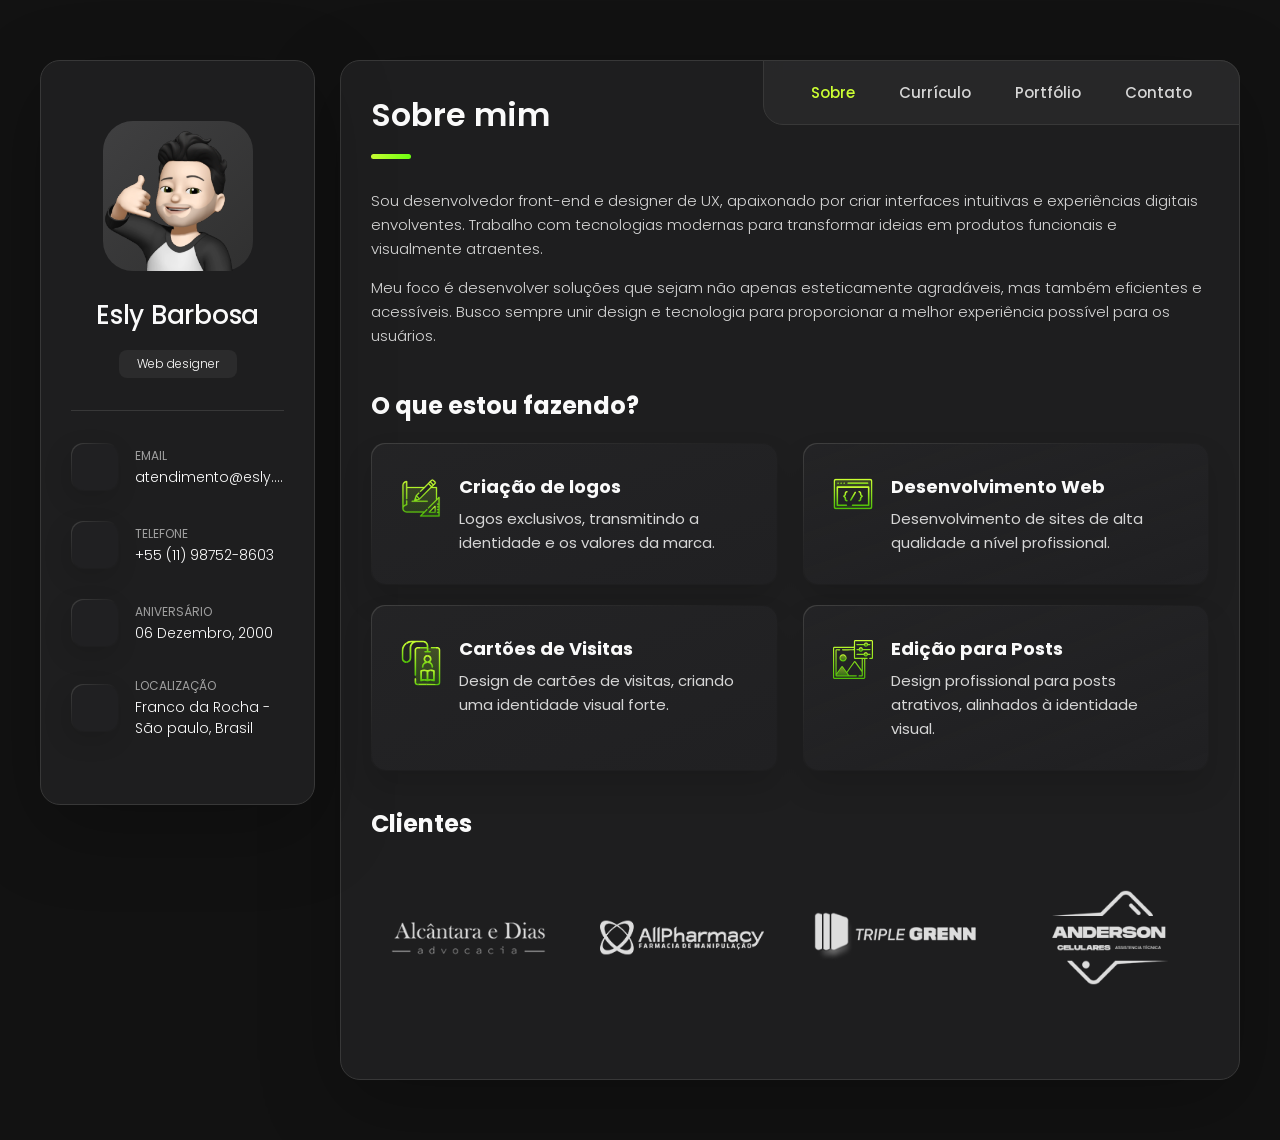
==== index.html @ 8cc3215d "Add files via upload" ====
<!DOCTYPE html>
<html lang="pt-br">

<head>
  <meta charset="UTF-8">
  <meta http-equiv="X-UA-Compatible" content="IE=edge">
  <meta name="viewport" content="width=device-width, initial-scale=1.0">
  <title>Portfolio | Esly</title>

  <!--
    - favicon
  -->
  <link rel="shortcut icon" href="./assets/images/elements-layout/logo.webp" type="image/x-icon">

  <!--
    - custom css link
  -->
  <link rel="stylesheet" href="./assets/css/style.css">

  <!--
    - google font link
  -->
  <link rel="preconnect" href="https://fonts.googleapis.com">
  <link rel="preconnect" href="https://fonts.gstatic.com" crossorigin>
  <link href="https://fonts.googleapis.com/css2?family=Poppins:wght@300;400;500;600&display=swap" rel="stylesheet">
</head>

<body>

  <!--
    - #MAIN
  -->

  <main>

    <!--
      - #SIDEBAR
    -->

    <aside class="sidebar" data-sidebar>

      <div class="sidebar-info">

        <figure class="avatar-box">
          <img src="./assets/images/elements-layout/my-avatar.webp" alt="Esly Barbosa" width="80">
        </figure>

        <div class="info-content">
          <h1 class="name" title="Esly Barbosa">Esly Barbosa</h1>

          <p class="title">Web designer</p>
        </div>

        <button class="info_more-btn" data-sidebar-btn>
          <span>Ver contato</span>

          <ion-icon name="chevron-down"></ion-icon>
        </button>

      </div>

      <div class="sidebar-info_more">

        <div class="separator"></div>

        <ul class="contacts-list">

          <li class="contact-item">

            <div class="icon-box">
              <ion-icon name="mail-outline"></ion-icon>
            </div>

            <div class="contact-info">
              <p class="contact-title">Email</p>

              <a href="mailto:atendimento@esly.com.br" class="contact-link">atendimento@esly.com.br</a>
            </div>

          </li>

          <li class="contact-item">

            <div class="icon-box">
              <ion-icon name="phone-portrait-outline"></ion-icon>
            </div>

            <div class="contact-info">
              <p class="contact-title">Telefone</p>

              <a href="tel:+5511987528603" class="contact-link">+55 (11) 98752-8603</a>
            </div>

          </li>

          <li class="contact-item">

            <div class="icon-box">
              <ion-icon name="calendar-outline"></ion-icon>
            </div>

            <div class="contact-info">
              <p class="contact-title">Aniversário
              </p>

              <time datetime="1982-06-23">06 Dezembro, 2000</time>
            </div>

          </li>

          <li class="contact-item">

            <div class="icon-box">
              <ion-icon name="location-outline"></ion-icon>
            </div>

            <div class="contact-info">
              <p class="contact-title">Localização</p>

              <address>Franco da Rocha - São paulo, Brasil</address>
            </div>

          </li>

        </ul>

        <div class="separator"></div>

        <ul class="social-list">

          <li class="social-item">
            <a target="_blank" href="https://www.linkedin.com/in/eslybarbosa/" class="social-link">
              <ion-icon name="logo-linkedin"></ion-icon>
            </a>
          </li>

          <!-- <li class="social-item">
            <a href="#" class="social-link">
              <ion-icon name="logo-twitter"></ion-icon>
            </a>
          </li> -->

          <!-- <li class="social-item">
            <a href="#" class="social-link">
              <ion-icon name="logo-instagram"></ion-icon>
            </a>
          </li> -->

        </ul>

      </div>

    </aside>





    <!--
      - #main-content
    -->

    <div class="main-content">

      <!--
        - #NAVBAR
      -->

      <nav class="navbar">

        <ul class="navbar-list">

          <li class="navbar-item">
            <button class="navbar-link  active" data-nav-link>Sobre</button>
          </li>

          <li class="navbar-item">
            <button class="navbar-link" data-nav-link>Currículo</button>
          </li>

          <li class="navbar-item">
            <button class="navbar-link" data-nav-link>Portfólio</button>
          </li>

          <!-- <li class="navbar-item">
            <button class="navbar-link" data-nav-link>Blog</button>
          </li> -->

          <li class="navbar-item">
            <button class="navbar-link" data-nav-link>Contato</button>
          </li>

        </ul>

      </nav>





      <!--
        - #ABOUT
      -->

      <article class="sobre  active" data-page="sobre">

        <header>
          <h2 class="h2 article-title">Sobre mim</h2>
        </header>

        <section class="about-text">
          <p>
            Sou desenvolvedor front-end e designer de UX, apaixonado por criar interfaces intuitivas e experiências digitais envolventes.
            Trabalho com tecnologias modernas para transformar ideias em produtos funcionais e visualmente atraentes.
          </p>

          <p>
            Meu foco é desenvolver soluções que sejam não apenas esteticamente agradáveis, mas também eficientes e acessíveis.
            Busco sempre unir design e tecnologia para proporcionar a melhor experiência possível para os usuários.
          </p>

        </section>


        <!--
          - service
        -->

        <section class="service">

          <h3 class="h3 service-title">O que estou fazendo?</h3>

          <ul class="service-list">

            <li class="service-item">

              <div class="service-icon-box">
                <img src="./assets/images/svgs/icon-design.svg
                " alt="design icone" width="40">
              </div>

              <div class="service-content-box">
                <h4 class="h4 service-item-title">Criação de logos</h4>

                <p class="service-item-text">
                  Logos exclusivos, transmitindo a identidade e os valores da marca.
                </p>
              </div>

            </li>

            <li class="service-item">

              <div class="service-icon-box">
                <img src="./assets/images/svgs/icon-dev.svg" alt="icone Desenvolvimento Web" width="40">
              </div>

              <div class="service-content-box">
                <h4 class="h4 service-item-title">Desenvolvimento Web</h4>

                <p class="service-item-text">
                  Desenvolvimento de sites de alta qualidade a nível profissional.
                </p>
              </div>

            </li>

            <li class="service-item">

              <div class="service-icon-box">
                <img src="./assets/images/svgs/icon-card.svg" alt="icon cartão de visitas" width="40">
              </div>

              <div class="service-content-box">
                <h4 class="h4 service-item-title">Cartões de Visitas</h4>

                <p class="service-item-text">
                  Design de cartões de visitas, criando uma identidade visual forte.
                </p>
              </div>

            </li>

            <li class="service-item">

              <div class="service-icon-box">
                <img src="./assets/images/svgs/icon-edit.svg" alt="camera icon" width="40">
              </div>

              <div class="service-content-box">
                <h4 class="h4 service-item-title">Edição para Posts</h4>

                <p class="service-item-text">
                  Design profissional para posts atrativos, alinhados à identidade visual.
                </p>
              </div>

            </li>

          </ul>

        </section>


        <!--
          - testimonials
        -->

        <!-- <section class="testimonials">

          <h3 class="h3 testimonials-title">Testimonials</h3>

          <ul class="testimonials-list has-scrollbar">

            <li class="testimonials-item">
              <div class="content-card" data-testimonials-item>

                <figure class="testimonials-avatar-box">
                  <img src="./assets/images/avatar-1.png" alt="Daniel lewis" width="60" data-testimonials-avatar>
                </figure>

                <h4 class="h4 testimonials-item-title" data-testimonials-title>Daniel lewis</h4>

                <div class="testimonials-text" data-testimonials-text>
                  <p>
                    Richard was hired to create a corporate identity. We were very pleased with the work done. She has a
                    lot of experience
                    and is very concerned about the needs of client. Lorem ipsum dolor sit amet, ullamcous cididt
                    consectetur adipiscing
                    elit, seds do et eiusmod tempor incididunt ut laborels dolore magnarels alia.
                  </p>
                </div>

              </div>
            </li>

            <li class="testimonials-item">
              <div class="content-card" data-testimonials-item>

                <figure class="testimonials-avatar-box">
                  <img src="./assets/images/avatar-2.png" alt="Jessica miller" width="60" data-testimonials-avatar>
                </figure>

                <h4 class="h4 testimonials-item-title" data-testimonials-title>Jessica miller</h4>

                <div class="testimonials-text" data-testimonials-text>
                  <p>
                    Richard was hired to create a corporate identity. We were very pleased with the work done. She has a
                    lot of experience
                    and is very concerned about the needs of client. Lorem ipsum dolor sit amet, ullamcous cididt
                    consectetur adipiscing
                    elit, seds do et eiusmod tempor incididunt ut laborels dolore magnarels alia.
                  </p>
                </div>

              </div>
            </li>

            <li class="testimonials-item">
              <div class="content-card" data-testimonials-item>

                <figure class="testimonials-avatar-box">
                  <img src="./assets/images/avatar-3.png" alt="Emily evans" width="60" data-testimonials-avatar>
                </figure>

                <h4 class="h4 testimonials-item-title" data-testimonials-title>Emily evans</h4>

                <div class="testimonials-text" data-testimonials-text>
                  <p>
                    Richard was hired to create a corporate identity. We were very pleased with the work done. She has a
                    lot of experience
                    and is very concerned about the needs of client. Lorem ipsum dolor sit amet, ullamcous cididt
                    consectetur adipiscing
                    elit, seds do et eiusmod tempor incididunt ut laborels dolore magnarels alia.
                  </p>
                </div>

              </div>
            </li>

            <li class="testimonials-item">
              <div class="content-card" data-testimonials-item>

                <figure class="testimonials-avatar-box">
                  <img src="./assets/images/avatar-4.png" alt="Henry william" width="60" data-testimonials-avatar>
                </figure>

                <h4 class="h4 testimonials-item-title" data-testimonials-title>Henry william</h4>

                <div class="testimonials-text" data-testimonials-text>
                  <p>
                    Richard was hired to create a corporate identity. We were very pleased with the work done. She has a
                    lot of experience
                    and is very concerned about the needs of client. Lorem ipsum dolor sit amet, ullamcous cididt
                    consectetur adipiscing
                    elit, seds do et eiusmod tempor incididunt ut laborels dolore magnarels alia.
                  </p>
                </div>

              </div>
            </li>

          </ul>

        </section> -->


        <!--
          - testimonials modal
        -->

        <div class="modal-container" data-modal-container>

          <div class="overlay" data-overlay></div>

          <section class="testimonials-modal">

            <button class="modal-close-btn" data-modal-close-btn>
              <ion-icon name="close-outline"></ion-icon>
            </button>

            <div class="modal-img-wrapper">
              <figure class="modal-avatar-box">
                <img src="./assets/images/avatar-1.png" alt="Daniel lewis" width="80" data-modal-img>
              </figure>

              <img src="./assets/images/icon-quote.svg" alt="quote icon">
            </div>

            <div class="modal-content">

              <h4 class="h3 modal-title" data-modal-title>Daniel lewis</h4>

              <time datetime="2021-06-14">14 June, 2021</time>

              <div data-modal-text>
                <p>
                  Richard was hired to create a corporate identity. We were very pleased with the work done. She has a
                  lot of experience
                  and is very concerned about the needs of client. Lorem ipsum dolor sit amet, ullamcous cididt
                  consectetur adipiscing
                  elit, seds do et eiusmod tempor incididunt ut laborels dolore magnarels alia.
                </p>
              </div>

            </div>

          </section>

        </div>


        <!--
          - clients
        -->

        <section class="clients">

          <h3 class="h3 clients-title">Clientes</h3>

          <ul class="clients-list has-scrollbar">

            <li class="clients-item">
              <a href="#">
                <img src="./assets/images/elements-layout/logo-1-color.png" alt="client logo">
              </a>
            </li>

            <li class="clients-item">
              <a href="#">
                <img src="./assets/images/elements-layout/logo-2-color.png" alt="client logo">
              </a>
            </li>

            <li class="clients-item">
              <a href="#">
                <img src="./assets/images/elements-layout/logo-3-color.png" alt="client logo">
              </a>
            </li>

            <li class="clients-item">
              <a href="#">
                <img src="./assets/images/elements-layout/logo-4-color.png" alt="client logo">
              </a>
            </li>

            <li class="clients-item">
              <a href="#">
                <img src="./assets/images/elements-layout/logo-5-color.png" alt="client logo">
              </a>
            </li>

            <li class="clients-item">
              <a href="#">
                <img src="./assets/images/elements-layout/logo-6-color.png" alt="client logo">
              </a>
            </li>

          </ul>

        </section>

      </article>





      <!--
        - #RESUME
      -->

      <article class="currículo" data-page="currículo">

        <header>
          <h2 class="h2 article-title">Currículo</h2>
        </header>

        <section class="timeline">

          <div class="title-wrapper">
            <div class="icon-box">
              <ion-icon name="book-outline"></ion-icon>
            </div>

            <h3 class="h3">Educação</h3>
          </div>

          <ol class="timeline-list">

            <li class="timeline-item">

              <h4 class="h4 timeline-item-title">Origamid - Front End UX/UI</h4>

              <span>2023 — Presente</span>

              <p class="timeline-text">
                A Origamid oferece cursos online focados em front-end e design de interfaces, com uma abordagem prática e detalhada. Os principais temas abordados incluem HTML, CSS, JavaScript, Vue.js, React e UX/UI Design, proporcionando uma formação completa para desenvolvedores e designers.

                Os cursos são estruturados para ensinar boas práticas, código limpo e aplicação em projetos reais, tornando o aprendizado mais eficiente e direto ao mercado de trabalho.
              </p>

            </li>

            <li class="timeline-item">

              <h4 class="h4 timeline-item-title">Impacta Tecnologia - Redes de Computadores</h4>

              <span>2022 — 2024</span>

              <p class="timeline-text">
                O curso de Redes de Computadores da Impacta Tecnologia prepara profissionais para projetar, implementar e administrar infraestruturas de redes em ambientes corporativos. Durante a formação, são abordados temas como segurança da informação, configuração de servidores, cloud computing e redes avançadas.
              </p>

            </li>

            <li class="timeline-item">

              <h4 class="h4 timeline-item-title">ETEC - Escola Técnica Estadual de São Paulo - ADS</h4>

              <span>2019 — 2020</span>

              <p class="timeline-text">
                O curso de Desenvolvimento de Sistemas da ETEC (Escola Técnica Estadual de São Paulo) é voltado para a formação de profissionais na área de tecnologia da informação. Durante o curso, os alunos aprendem a desenvolver, testar, implantar e manter sistemas computacionais, utilizando diferentes linguagens de programação e metodologias.
              </p>

            </li>

          </ol>

        </section>

        <section class="timeline">

          <div class="title-wrapper">
            <div class="icon-box">
              <ion-icon name="book-outline"></ion-icon>
            </div>

            <h3 class="h3">Experiências</h3>
          </div>

          <ol class="timeline-list">

            <li class="timeline-item">

              <h4 class="h4 timeline-item-title">Analista de redes e telecomunicações</h4>

              <span>2022 — Presente</span>

              <p class="timeline-text">
                Realizei diversas atividades envolvendo a atualização e importação de dados, como as tabelas de Materiais SIMPRO e Medicamentos BRASINDICE na base de dados. Também fui responsável por executar correções no Portal das Cooperativas associadas à empresa e por desenvolver consultas, criando views e importando dados para o Power BI. Além disso, editei imagens para catálogos em plataformas como a Play Store e a Apple Store, e criei gráficos para painéis de controle, como dashboards, para facilitar a visualização de informações.
                Minha atuação incluiu a criação de menus, telas, usuários e grupos por departamentos no sistema, além da carga de dados e alimentação de tabelas diretamente via banco de dados. Fui também responsável pela análise de dados e demandas pontuais, utilizando conhecimentos básicos de PL/SQL. No gerenciamento de equipe, administrei o Microsoft Teams e apliquei políticas no Microsoft 365, além de realizar a substituição de hardware e o gerenciamento de ativos utilizando ferramentas como GLPI e ZABBIX. O monitoramento do uso da rede e o treinamento de usuários para o portal também fizeram parte das minhas atividades, assim como a criação de MER para modelagem de dados.
              </p>

            </li>

            <li class="timeline-item">

              <h4 class="h4 timeline-item-title">Assistente de infraestrutura</h4>

              <span>2020 — 2022</span>

              <p class="timeline-text">
                Realizei suporte técnico aos usuários em diversas ferramentas e equipamentos, incluindo o pacote Office, Windows, Gmail, Outlook, impressoras laser, térmicas (Zebra) e multifuncionais. Também prestei auxílio em coletor de dados utilizados para separação de pedidos e em redes, criando usuários de domínio, instalando máquinas no domínio, além de realizar formatação e instalação de sistemas operacionais e programas diversos.

                Além disso, fui responsável pela instalação e configuração de impressoras USB e de rede, configuração de SMTP, digitalização de documentos para e-mail e instalação de VPN. Tenho experiência na aplicação do Siltwms, configurando coletores de dados dos modelos Symbol 3090, 3190, 32N0 e MC330 Android, assim como na configuração da balança Toledo 9094 Plus para conexão com o sistema.

                Tenho também conhecimento básico em AP – ARUBA e na instalação do sistema Cubiscan, utilizado para medição e pesagem de pacotes cúbicos. Minha atuação inclui o controle de equipamentos de TI locados e próprios da empresa, com a criação de planilhas para rastrear a localização de cada item, levantamento de valores para reduzir custos e solicitação de notas para devolução de equipamentos.
              </p>

            </li>

          </ol>

        </section>

        <!-- <section class="skill">

          <h3 class="h3 skills-title">My skills</h3>

          <ul class="skills-list content-card">

            <li class="skills-item">

              <div class="title-wrapper">
                <h5 class="h5">Web design</h5>
                <data value="80">80%</data>
              </div>

              <div class="skill-progress-bg">
                <div class="skill-progress-fill" style="width: 80%;"></div>
              </div>

            </li>

            <li class="skills-item">

              <div class="title-wrapper">
                <h5 class="h5">Graphic design</h5>
                <data value="70">70%</data>
              </div>

              <div class="skill-progress-bg">
                <div class="skill-progress-fill" style="width: 70%;"></div>
              </div>

            </li>

            <li class="skills-item">

              <div class="title-wrapper">
                <h5 class="h5">Branding</h5>
                <data value="90">90%</data>
              </div>

              <div class="skill-progress-bg">
                <div class="skill-progress-fill" style="width: 90%;"></div>
              </div>

            </li>

            <li class="skills-item">

              <div class="title-wrapper">
                <h5 class="h5">WordPress</h5>
                <data value="50">50%</data>
              </div>

              <div class="skill-progress-bg">
                <div class="skill-progress-fill" style="width: 50%;"></div>
              </div>

            </li>

          </ul>

        </section> -->

      </article>





      <!--
        - #PORTFOLIO
      -->

      <article class="portfólio" data-page="portfólio">

        <header>
          <h2 class="h2 article-title">Portfólio</h2>
        </header>

        <section class="projects">

          <ul class="filter-list">

            <li class="filter-item">
              <button class="active" data-filter-btn>Todos</button>
            </li>

            <li class="filter-item">
              <button data-filter-btn>Sites</button>
            </li>

            <li class="filter-item">
              <button data-filter-btn>Logos</button>
            </li>

            <li class="filter-item">
              <button data-filter-btn>Edições</button>
            </li>

            <li class="filter-item">
              <button data-filter-btn>Cartões</button>
            </li>

          </ul>

          <div class="filter-select-box">

            <button class="filter-select" data-select>

              <div class="select-value" data-selecct-value>Selecione a Categoria</div>

              <div class="select-icon">
                <ion-icon name="chevron-down"></ion-icon>
              </div>

            </button>

            <ul class="select-list">

              <li class="select-item">
                <button data-select-item>todos</button>
              </li>

              <li class="select-item">
                <button data-select-item>sites</button>
              </li>

              <li class="select-item">
                <button data-select-item>logos</button>
              </li>

              <li class="select-item">
                <button data-select-item>edições</button>
              </li>

              <li class="select-item">
                <button data-select-item>cartões</button>
              </li>

            </ul>

          </div>

          <ul class="project-list">


            <li class="project-item  active" data-filter-item data-category="sites">
              <a target="_blank" href="https://esly-ferreira.github.io/pizzaria/">

                <figure class="project-img">
                  <div class="project-item-icon-box">
                    <ion-icon name="eye-outline"></ion-icon>
                  </div>

                  <img src="./assets/images/sites/pizzaria.png" alt="Currículo" loading="lazy">
                </figure>

                <h3 class="project-title">Pizzaria</h3>

                <p class="project-category">Site</p>

              </a>

            </li>

            <li class="project-item  active" data-filter-item data-category="sites">
              <a target="_blank" href="https://esly-ferreira.github.io/luma-petshop/">

                <figure class="project-img">
                  <div class="project-item-icon-box">
                    <ion-icon name="eye-outline"></ion-icon>
                  </div>

                  <img src="./assets/images/sites/Luma Pet.png" alt="Currículo" loading="lazy">
                </figure>

                <h3 class="project-title">Luma PetShop</h3>

                <p class="project-category">Site</p>

              </a>

            </li>

            <li class="project-item  active" data-filter-item data-category="sites">
              <a target="_blank" href="https://esly-ferreira.github.io/skyhouse/">

                <figure class="project-img">
                  <div class="project-item-icon-box">
                    <ion-icon name="eye-outline"></ion-icon>
                  </div>

                  <img src="./assets/images/sites/skyhouse.png" alt="Currículo" loading="lazy">
                </figure>

                <h3 class="project-title">Skyhouse</h3>

                <p class="project-category">Site</p>

              </a>

            </li>

            <li class="project-item  active" data-filter-item data-category="sites">
              <a target="_blank" href="https://esly-ferreira.github.io/pastelaria/">

                <figure class="project-img">
                  <div class="project-item-icon-box">
                    <ion-icon name="eye-outline"></ion-icon>
                  </div>

                  <img src="./assets/images/sites/pastelaria.png" alt="Currículo" loading="lazy">
                </figure>

                <h3 class="project-title">Pastelaria Dãnits</h3>

                <p class="project-category">Site</p>

              </a>

            </li>

            <li class="project-item  active" data-filter-item data-category="sites">
              <a target="_blank" href="https://esly-ferreira.github.io/curriculo/">

                <figure class="project-img">
                  <div class="project-item-icon-box">
                    <ion-icon name="eye-outline"></ion-icon>
                  </div>

                  <img src="./assets/images/sites/curriculo.webp" alt="Currículo" loading="lazy">
                </figure>

                <h3 class="project-title">Currículo</h3>

                <p class="project-category">Site</p>

              </a>

            </li>

            <li class="project-item  active" data-filter-item data-category="sites">
              <a target="_blank" href="https://esly-ferreira.github.io/royalmotors/">

                <figure class="project-img">
                  <div class="project-item-icon-box">
                    <ion-icon name="eye-outline"></ion-icon>
                  </div>

                  <img src="./assets/images/sites/RoyalMotors.webp" alt="RoyalMotors" loading="lazy">
                </figure>

                <h3 class="project-title">RoyalMotors</h3>

                <p class="project-category">Site</p>

              </a>
            </li>

            <li class="project-item  active" data-filter-item data-category="sites">
              <a target="_blank" href="https://esly-ferreira.github.io/estudos/">

                <figure class="project-img">
                  <div class="project-item-icon-box">
                    <ion-icon name="eye-outline"></ion-icon>
                  </div>

                  <img src="./assets/images/sites/estudos.png" alt="Currículo" loading="lazy">
                </figure>

                <h3 class="project-title">Estudos</h3>

                <p class="project-category">Site</p>

              </a>

            </li>


            <li class="project-item  active" data-filter-item data-category="sites">
              <a target="_blank" href="https://alcantaraediasadvocacia.com.br/revisao-juros/">

                <figure class="project-img">
                  <div class="project-item-icon-box">
                    <ion-icon name="eye-outline"></ion-icon>
                  </div>

                  <img src="./assets/images/sites/Alcantara-e-dias.webp" alt="alcantara e dias advocacia" loading="lazy">
                </figure>

                <h3 class="project-title">Alcantara e Dias Advocacia</h3>

                <p class="project-category">Site</p>

              </a>
            </li>

            <li class="project-item  active" data-filter-item data-category="sites">
              <a target="_blank" href="https://allpharmacy.com.br/">

                <figure class="project-img">
                  <div class="project-item-icon-box">
                    <ion-icon name="eye-outline"></ion-icon>
                  </div>

                  <img src="./assets/images/sites/allpharmacy.webp" alt="allpharmacy" loading="lazy">
                </figure>

                <h3 class="project-title">Allpharmacy</h3>

                <p class="project-category">Site</p>

              </a>
            </li>

            <li class="project-item  active" data-filter-item data-category="sites">
              <a target="_blank" href="https://sites.google.com/view/pocopetz/in%C3%ADcio">

                <figure class="project-img">
                  <div class="project-item-icon-box">
                    <ion-icon name="eye-outline"></ion-icon>
                  </div>

                  <img src="./assets/images/sites/pocopetz.webp" alt="Pocopetz" loading="lazy">
                </figure>

                <h3 class="project-title">Pocopetz (Domínio grátis)</h3>

                <p class="project-category">Site</p>

              </a>
            </li>

            <li class="project-item  active" data-filter-item data-category="sites">
              <a target="_blank" href="https://sites.google.com/view/gabvision/in%C3%ADcio">

                <figure class="project-img">
                  <div class="project-item-icon-box">
                    <ion-icon name="eye-outline"></ion-icon>
                  </div>

                  <img src="./assets/images/sites/gabivision.webp" alt="Gabivision" loading="lazy">
                </figure>

                <h3 class="project-title">Gabivision (Domínio grátis)</h3>

                <p class="project-category">Site</p>

              </a>
            </li>

            <li class="project-item  active" data-filter-item data-category="sites">
              <a target="_blank" href="https://apicegroupespecializada.com.br/">

                <figure class="project-img">
                  <div class="project-item-icon-box">
                    <ion-icon name="eye-outline"></ion-icon>
                  </div>

                  <img src="./assets/images/sites/apice-group.webp" alt="apice group" loading="lazy">
                </figure>

                <h3 class="project-title">Apice group</h3>

                <p class="project-category">Site</p>

              </a>
            </li>

            <li class="project-item  active" data-filter-item data-category="sites">
              <a target="_blank" href="https://drive.google.com/file/d/1OXedWPjZQLwBNYW_7kduoD07z2w89TWY/view?usp=sharing">

                <figure class="project-img">
                  <div class="project-item-icon-box">
                    <ion-icon name="eye-outline"></ion-icon>
                  </div>

                  <img src="./assets/images/sites/Impulso-digital.webp" alt="Impulso digital" loading="lazy">
                </figure>

                <h3 class="project-title">Impulso Digital</h3>

                <p class="project-category">Site</p>

              </a>
            </li>

            <li class="project-item  active" data-filter-item data-category="sites">
              <a target="_blank" href="https://drive.google.com/file/d/1B-9c9JZfU5gwv0bPL2tUfzYSNrmOu340/view?usp=sharing">

                <figure class="project-img">
                  <div class="project-item-icon-box">
                    <ion-icon name="eye-outline"></ion-icon>
                  </div>

                  <img src="./assets/images/sites/triple-green.webp" alt="Triple green" loading="lazy">
                </figure>

                <h3 class="project-title">Triple green</h3>

                <p class="project-category">Site</p>

              </a>
            </li>

            <li class="project-item  active" data-filter-item data-category="edições">
              <a target="_blank" href="https://drive.google.com/file/d/15spA9XyaP4qzyh2RvxmHDLAcuWP-BRFl/view">

                <figure class="project-img">
                  <div class="project-item-icon-box">
                    <ion-icon name="eye-outline"></ion-icon>
                  </div>

                  <img src="./assets/images/edicoes/giovanna.webp" alt="Giovanna" loading="lazy">
                </figure>

                <h3 class="project-title">Giovanna</h3>

                <p class="project-category">Edição</p>

              </a>
            </li>

            <li class="project-item  active" data-filter-item data-category="edições">
              <a href="#">

                <figure class="project-img">
                  <div class="project-item-icon-box">
                    <ion-icon name="eye-outline"></ion-icon>
                  </div>

                  <img src="./assets/images/edicoes/Nike.webp" alt="Nike" loading="lazy">
                </figure>

                <h3 class="project-title">Nike</h3>

                <p class="project-category">Edição</p>

              </a>
            </li>

            <li class="project-item  active" data-filter-item data-category="cartões">
              <a href="#">

                <figure class="project-img">
                  <div class="project-item-icon-box">
                    <ion-icon name="eye-outline"></ion-icon>
                  </div>

                  <img src="./assets/images/cartoes/anderson-card.webp" alt="Cartão Anderson" loading="lazy">
                </figure>

                <h3 class="project-title">Cartão Anderson</h3>

                <p class="project-category">Cartão</p>

              </a>
            </li>

            <li class="project-item  active" data-filter-item data-category="cartões">
              <a href="#">

                <figure class="project-img">
                  <div class="project-item-icon-box">
                    <ion-icon name="eye-outline"></ion-icon>
                  </div>

                  <img src="./assets/images/cartoes/albion-card.webp" alt="Cartão Albion" loading="lazy">
                </figure>

                <h3 class="project-title">Cartão Albion</h3>

                <p class="project-category">Cartão</p>

              </a>
            </li>

            <li class="project-item  active" data-filter-item data-category="cartões">
              <a href="#">

                <figure class="project-img">
                  <div class="project-item-icon-box">
                    <ion-icon name="eye-outline"></ion-icon>
                  </div>

                  <img src="./assets/images/cartoes/allparma-card.png" alt="Cartão Allpharmacy" loading="lazy">
                </figure>

                <h3 class="project-title">Cartão Allpharmacy</h3>

                <p class="project-category">Cartão</p>

              </a>
            </li>

            <li class="project-item  active" data-filter-item data-category="cartões">
              <a href="#">

                <figure class="project-img">
                  <div class="project-item-icon-box">
                    <ion-icon name="eye-outline"></ion-icon>
                  </div>

                  <img src="./assets/images/cartoes/m-card.webp" alt="Cartão M" loading="lazy">
                </figure>

                <h3 class="project-title">Cartão M</h3>

                <p class="project-category">Cartão</p>

              </a>
            </li>

            <li class="project-item  active" data-filter-item data-category="logos">
              <a href="#">

                <figure class="project-img">
                  <div class="project-item-icon-box">
                    <ion-icon name="eye-outline"></ion-icon>
                  </div>

                  <img src="./assets/images/logos/Gm.webp" alt="Logo gm" loading="lazy">
                </figure>

                <h3 class="project-title">Logo Gm</h3>

                <p class="project-category">Logo</p>

              </a>
            </li>

            <li class="project-item  active" data-filter-item data-category="logos">
              <a href="#">

                <figure class="project-img">
                  <div class="project-item-icon-box">
                    <ion-icon name="eye-outline"></ion-icon>
                  </div>

                  <img src="./assets/images/logos/brothers.webp" alt="Logo Brothers" loading="lazy">
                </figure>

                <h3 class="project-title">Brothers</h3>

                <p class="project-category">Logo</p>

              </a>
            </li>

          </ul>

        </section>

      </article>





      <!--
        - #BLOG
      -->

      <!-- <article class="blog" data-page="blog">

        <header>
          <h2 class="h2 article-title">Blog</h2>
        </header>

        <section class="blog-posts">

          <ul class="blog-posts-list">

            <li class="blog-post-item">
              <a href="#">

                <figure class="blog-banner-box">
                  <img src="./assets/images/blog-1.jpg" alt="Design conferences in 2022" loading="lazy">
                </figure>

                <div class="blog-content">

                  <div class="blog-meta">
                    <p class="blog-category">Design</p>

                    <span class="dot"></span>

                    <time datetime="2022-02-23">Fab 23, 2022</time>
                  </div>

                  <h3 class="h3 blog-item-title">Design conferences in 2022</h3>

                  <p class="blog-text">
                    Veritatis et quasi architecto beatae vitae dicta sunt, explicabo.
                  </p>

                </div>

              </a>
            </li>

            <li class="blog-post-item">
              <a href="#">

                <figure class="blog-banner-box">
                  <img src="./assets/images/blog-2.jpg" alt="Best fonts every designer" loading="lazy">
                </figure>

                <div class="blog-content">

                  <div class="blog-meta">
                    <p class="blog-category">Design</p>

                    <span class="dot"></span>

                    <time datetime="2022-02-23">Fab 23, 2022</time>
                  </div>

                  <h3 class="h3 blog-item-title">Best fonts every designer</h3>

                  <p class="blog-text">
                    Sed ut perspiciatis, nam libero tempore, cum soluta nobis est eligendi.
                  </p>

                </div>

              </a>
            </li>

            <li class="blog-post-item">
              <a href="#">

                <figure class="blog-banner-box">
                  <img src="./assets/images/blog-3.jpg" alt="Design digest #80" loading="lazy">
                </figure>

                <div class="blog-content">

                  <div class="blog-meta">
                    <p class="blog-category">Design</p>

                    <span class="dot"></span>

                    <time datetime="2022-02-23">Fab 23, 2022</time>
                  </div>

                  <h3 class="h3 blog-item-title">Design digest #80</h3>

                  <p class="blog-text">
                    Excepteur sint occaecat cupidatat no proident, quis nostrum exercitationem ullam corporis suscipit.
                  </p>

                </div>

              </a>
            </li>

            <li class="blog-post-item">
              <a href="#">

                <figure class="blog-banner-box">
                  <img src="./assets/images/blog-4.jpg" alt="UI interactions of the week" loading="lazy">
                </figure>

                <div class="blog-content">

                  <div class="blog-meta">
                    <p class="blog-category">Design</p>

                    <span class="dot"></span>

                    <time datetime="2022-02-23">Fab 23, 2022</time>
                  </div>

                  <h3 class="h3 blog-item-title">UI interactions of the week</h3>

                  <p class="blog-text">
                    Enim ad minim veniam, consectetur adipiscing elit, quis nostrud exercitation ullamco laboris nisi.
                  </p>

                </div>

              </a>
            </li>

            <li class="blog-post-item">
              <a href="#">

                <figure class="blog-banner-box">
                  <img src="./assets/images/blog-5.jpg" alt="The forgotten art of spacing" loading="lazy">
                </figure>

                <div class="blog-content">

                  <div class="blog-meta">
                    <p class="blog-category">Design</p>

                    <span class="dot"></span>

                    <time datetime="2022-02-23">Fab 23, 2022</time>
                  </div>

                  <h3 class="h3 blog-item-title">The forgotten art of spacing</h3>

                  <p class="blog-text">
                    Maxime placeat, sed do eiusmod tempor incididunt ut labore et dolore magna aliqua.
                  </p>

                </div>

              </a>
            </li>

            <li class="blog-post-item">
              <a href="#">

                <figure class="blog-banner-box">
                  <img src="./assets/images/blog-6.jpg" alt="Design digest #79" loading="lazy">
                </figure>

                <div class="blog-content">

                  <div class="blog-meta">
                    <p class="blog-category">Design</p>

                    <span class="dot"></span>

                    <time datetime="2022-02-23">Fab 23, 2022</time>
                  </div>

                  <h3 class="h3 blog-item-title">Design digest #79</h3>

                  <p class="blog-text">
                    Optio cumque nihil impedit uo minus quod maxime placeat, velit esse cillum.
                  </p>

                </div>

              </a>
            </li>

          </ul>

        </section>

      </article> -->

      <!--
        - #CONTACT
      -->

      <article class="contato" data-page="contato">

        <header>
          <h2 class="h2 article-title">Contato</h2>
        </header>

        <section class="mapbox" data-mapbox>
          <figure>
            <iframe src="https://www.google.com/maps/embed?pb=!1m18!1m12!1m3!1d58631.9995896683!2d-46.76980832102353!3d-23.29761185693262!2m3!1f0!2f0!3f0!3m2!1i1024!2i768!4f13.1!3m3!1m2!1s0x94cee6a7cb6f61eb%3A0xa321d69e795bf8a6!2sFranco%20da%20Rocha%2C%20SP!5e0!3m2!1spt-BR!2sbr!4v1739749428735!5m2!1spt-BR!2sbr" width="600" height="450" style="border:0;" allowfullscreen="" loading="lazy" referrerpolicy="no-referrer-when-downgrade"></iframe>
          </figure>
        </section>

        <section class="contact-form">

          <h3 class="h3 form-title">Formulário de Contato</h3>

          <form action="form-handler.php" method="POST" class="form" data-form>

            <div class="input-wrapper">
              <input type="text" name="fullname" class="form-input" placeholder="Nome Completo" required data-form-input>

              <input type="email" name="email" class="form-input" placeholder="Email" required data-form-input>
            </div>

            <textarea name="message" class="form-input" placeholder="Sua Mensagem" required data-form-input></textarea>

            <button class="form-btn" type="submit" disabled data-form-btn>
              <ion-icon name="paper-plane"></ion-icon>
              <span>Enviar Mensagem</span>
            </button>

          </form>

        </section>

      </article>

    </div>

  </main>






  <!--
    - custom js link
  -->
  <script src="./assets/js/script.js"></script>

  <!--
    - ionicon link
  -->
  <script type="module" src="https://unpkg.com/ionicons@5.5.2/dist/ionicons/ionicons.esm.js"></script>
  <script nomodule src="https://unpkg.com/ionicons@5.5.2/dist/ionicons/ionicons.js"></script>

</body>

</html>
---- assets/css/style.css ----
/*-----------------------------------*\
  #style.css
\*-----------------------------------*/

/**
 * copyright 2022 @codewithsadee
 */

/*-----------------------------------*\
  #CUSTOM PROPERTY
\*-----------------------------------*/

:root {
  /**
   * colors
   */

  /* gradient */

  --bg-gradient-onyx: linear-gradient(
    to bottom right,
    hsl(240, 1%, 25%) 3%,
    hsl(0, 0%, 19%) 97%
  );
  --bg-gradient-jet: linear-gradient(
      to bottom right,
      hsla(240, 1%, 18%, 0.251) 0%,
      hsla(240, 2%, 11%, 0) 100%
    ),
    hsl(240, 2%, 13%);
  --bg-gradient-lime-1: linear-gradient(
    to bottom right,
    hsl(75, 100%, 60%) 0%,
    hsla(36, 100%, 69%, 0) 50%
  );
  --gradient-lime-2: linear-gradient(
      135deg,
      hsla(97, 93%, 39%, 0.251) 0%,
      hsla(35, 100%, 68%, 0) 59.86%
    ),
    hsl(240, 2%, 13%);
  --border-gradient-onyx: linear-gradient(
    to bottom right,
    hsl(0, 0%, 25%) 0%,
    hsla(0, 0%, 25%, 0) 50%
  );
  --text-gradient-yellow: linear-gradient(
    to right,
    hsl(75, 100%, 60%),
    hsl(97, 100%, 53%)
  );

  /* solid */

  --jet: hsl(0, 0%, 22%);
  --onyx: hsl(240, 1%, 17%);
  --eerie-black-1: hsl(240, 2%, 13%);
  --eerie-black-2: hsl(240, 2%, 12%);
  --smoky-black: hsl(0, 0%, 7%);
  --white-1: hsl(0, 0%, 100%);
  --white-2: hsl(0, 0%, 98%);
  --lime-green-crayola: hsl(75, 100%, 60%);
  --vegas-lime: hsl(75, 100%, 60%);
  --light-gray: hsl(0, 0%, 84%);
  --light-gray-70: hsla(0, 0%, 84%, 0.7);
  --bittersweet-shimmer: hsl(0, 43%, 51%);

  /**
   * typography
   */

  /* font-family */
  --ff-poppins: "Poppins", sans-serif;

  /* font-size */
  --fs-1: 24px;
  --fs-2: 18px;
  --fs-3: 17px;
  --fs-4: 16px;
  --fs-5: 15px;
  --fs-6: 14px;
  --fs-7: 13px;
  --fs-8: 11px;

  /* font-weight */
  --fw-300: 300;
  --fw-400: 400;
  --fw-500: 500;
  --fw-600: 600;

  /**
   * shadow
   */

  --shadow-1: -4px 8px 24px hsla(0, 0%, 0%, 0.25);
  --shadow-2: 0 16px 30px hsla(0, 0%, 0%, 0.25);
  --shadow-3: 0 16px 40px hsla(0, 0%, 0%, 0.25);
  --shadow-4: 0 25px 50px hsla(0, 0%, 0%, 0.15);
  --shadow-5: 0 24px 80px hsla(0, 0%, 0%, 0.25);

  /**
   * transition
   */

  --transition-1: 0.25s ease;
  --transition-2: 0.5s ease-in-out;
}

/*-----------------------------------*\
  #RESET
\*-----------------------------------*/

*,
*::before,
*::after {
  margin: 0;
  padding: 0;
  box-sizing: border-box;
}

a {
  text-decoration: none;
}

li {
  list-style: none;
}

img,
ion-icon,
a,
button,
time,
span {
  display: block;
}

button {
  font: inherit;
  background: none;
  border: none;
  text-align: left;
  cursor: pointer;
}

input,
textarea {
  display: block;
  width: 100%;
  background: none;
  font: inherit;
}

::selection {
  background: var(--lime-green-crayola);
  color: var(--smoky-black);
}

:focus {
  outline-color: var(--lime-green-crayola);
}

html {
  font-family: var(--ff-poppins);
}

body {
  background: var(--smoky-black);
}

/*-----------------------------------*\
  #REUSED STYLE
\*-----------------------------------*/

.sidebar,
article {
  background: var(--eerie-black-2);
  border: 1px solid var(--jet);
  border-radius: 20px;
  padding: 15px;
  box-shadow: var(--shadow-1);
  z-index: 1;
}

.separator {
  width: 100%;
  height: 1px;
  background: var(--jet);
  margin: 16px 0;
}

.icon-box {
  position: relative;
  background: var(--border-gradient-onyx);
  width: 30px;
  height: 30px;
  border-radius: 8px;
  display: flex;
  justify-content: center;
  align-items: center;
  font-size: 16px;
  color: var(--lime-green-crayola);
  box-shadow: var(--shadow-1);
  z-index: 1;
}

.icon-box::before {
  content: "";
  position: absolute;
  inset: 1px;
  background: var(--eerie-black-1);
  border-radius: inherit;
  z-index: -1;
}

.icon-box ion-icon {
  --ionicon-stroke-width: 35px;
}

article {
  display: none;
}

article.active {
  display: block;
  animation: fade 0.5s ease backwards;
}

@keyframes fade {
  0% {
    opacity: 0;
  }
  100% {
    opacity: 1;
  }
}

.h2,
.h3,
.h4,
.h5 {
  color: var(--white-2);
}

.h2 {
  font-size: var(--fs-1);
}

.h3 {
  font-size: var(--fs-2);
}

.h4 {
  font-size: var(--fs-4);
}

.h5 {
  font-size: var(--fs-7);
  font-weight: var(--fw-500);
}

.article-title {
  position: relative;
  padding-bottom: 7px;
}

.article-title::after {
  content: "";
  position: absolute;
  bottom: 0;
  left: 0;
  width: 30px;
  height: 3px;
  background: var(--text-gradient-yellow);
  border-radius: 3px;
}

.has-scrollbar::-webkit-scrollbar {
  width: 5px; /* for vertical scrollbar */
  height: 5px; /* for horizontal scrollbar */
}

.has-scrollbar::-webkit-scrollbar-track {
  background: var(--onyx);
  border-radius: 5px;
}

.has-scrollbar::-webkit-scrollbar-thumb {
  background: var(--lime-green-crayola);
  border-radius: 5px;
}

.has-scrollbar::-webkit-scrollbar-button {
  width: 20px;
}

.content-card {
  position: relative;
  background: var(--border-gradient-onyx);
  padding: 15px;
  padding-top: 45px;
  border-radius: 14px;
  box-shadow: var(--shadow-2);
  cursor: pointer;
  z-index: 1;
}

.content-card::before {
  content: "";
  position: absolute;
  inset: 1px;
  background: var(--bg-gradient-jet);
  border-radius: inherit;
  z-index: -1;
}

/*-----------------------------------*\
  #MAIN
\*-----------------------------------*/

main {
  margin: 15px 12px;
  margin-bottom: 75px;
  min-width: 259px;
}

/*-----------------------------------*\
  #SIDEBAR
\*-----------------------------------*/

.sidebar {
  margin-bottom: 15px;
  max-height: 112px;
  overflow: hidden;
  transition: var(--transition-2);
}

.sidebar.active {
  max-height: 405px;
}

.sidebar-info {
  position: relative;
  display: flex;
  justify-content: flex-start;
  align-items: center;
  gap: 15px;
}

.avatar-box {
  background: var(--bg-gradient-onyx);
  border-radius: 20px;
}

.info-content .name {
  color: var(--white-2);
  font-size: var(--fs-3);
  font-weight: var(--fw-500);
  letter-spacing: -0.25px;
  margin-bottom: 10px;
}

.info-content .title {
  color: var(--white-1);
  background: var(--onyx);
  font-size: var(--fs-8);
  font-weight: var(--fw-300);
  width: max-content;
  padding: 3px 12px;
  border-radius: 8px;
}

.info_more-btn {
  position: absolute;
  top: -15px;
  right: -15px;
  border-radius: 0 15px;
  font-size: 13px;
  color: var(--lime-green-crayola);
  background: var(--border-gradient-onyx);
  padding: 10px;
  box-shadow: var(--shadow-2);
  transition: var(--transition-1);
  z-index: 1;
}

.info_more-btn::before {
  content: "";
  position: absolute;
  inset: 1px;
  border-radius: inherit;
  background: var(--bg-gradient-jet);
  transition: var(--transition-1);
  z-index: -1;
}

.info_more-btn:hover,
.info_more-btn:focus {
  background: var(--bg-gradient-lime-1);
}

.info_more-btn:hover::before,
.info_more-btn:focus::before {
  background: var(--gradient-lime-2);
}

.info_more-btn span {
  display: none;
}

.sidebar-info_more {
  opacity: 0;
  visibility: hidden;
  transition: var(--transition-2);
}

.sidebar.active .sidebar-info_more {
  opacity: 1;
  visibility: visible;
}

.contacts-list {
  display: grid;
  grid-template-columns: 1fr;
  gap: 16px;
}

.contact-item {
  min-width: 100%;
  display: flex;
  align-items: center;
  gap: 16px;
}

.contact-info {
  max-width: calc(100% - 46px);
  width: calc(100% - 46px);
}

.contact-title {
  color: var(--light-gray-70);
  font-size: var(--fs-8);
  text-transform: uppercase;
  margin-bottom: 2px;
}

.contact-info :is(.contact-link, time, address) {
  color: var(--white-2);
  font-size: var(--fs-7);
}

.contact-info address {
  font-style: normal;
}

.social-list {
  display: flex;
  justify-content: flex-start;
  align-items: center;
  gap: 15px;
  padding-bottom: 4px;
  padding-left: 7px;
}

.social-item .social-link {
  color: var(--light-gray-70);
  font-size: 18px;
}

.social-item .social-link:hover {
  color: var(--light-gray);
}

/*-----------------------------------*\
  #NAVBAR
\*-----------------------------------*/

.navbar {
  position: fixed;
  bottom: 0;
  left: 0;
  width: 100%;
  background: hsla(240, 1%, 17%, 0.75);
  backdrop-filter: blur(10px);
  border: 1px solid var(--jet);
  border-radius: 12px 12px 0 0;
  box-shadow: var(--shadow-2);
  z-index: 5;
}

.navbar-list {
  display: flex;
  flex-wrap: wrap;
  justify-content: center;
  align-items: center;
  padding: 0 10px;
}

.navbar-link {
  color: var(--light-gray);
  font-size: var(--fs-8);
  padding: 20px 7px;
  transition: color var(--transition-1);
}

.navbar-link:hover,
.navbar-link:focus {
  color: var(--light-gray-70);
}

.navbar-link.active {
  color: var(--lime-green-crayola);
}

/*-----------------------------------*\
  #ABOUT
\*-----------------------------------*/

.about .article-title {
  margin-bottom: 15px;
}

.about-text {
  color: var(--light-gray);
  font-size: var(--fs-6);
  font-weight: var(--fw-300);
  line-height: 1.6;
}

.about-text p {
  margin-bottom: 15px;
}

/**
 * #service 
 */

.service {
  margin-bottom: 35px;
}

.service-title {
  margin-bottom: 20px;
}

.service-list {
  display: grid;
  grid-template-columns: 1fr;
  gap: 20px;
}

.service-item {
  position: relative;
  background: var(--border-gradient-onyx);
  padding: 20px;
  border-radius: 14px;
  box-shadow: var(--shadow-2);
  z-index: 1;
}

.service-item::before {
  content: "";
  position: absolute;
  inset: 1px;
  background: var(--bg-gradient-jet);
  border-radius: inherit;
  z-index: -1;
}

.service-icon-box {
  margin-bottom: 10px;
}

.service-icon-box img {
  margin: auto;
}

.service-content-box {
  text-align: center;
}

.service-item-title {
  margin-bottom: 7px;
}

.service-item-text {
  color: var(--light-gray);
  font-size: var(--fs-6);
  font-weight: var(--fw-3);
  line-height: 1.6;
}

/**
 * #testimonials 
 */

.testimonials {
  margin-bottom: 30px;
}

.testimonials-title {
  margin-bottom: 20px;
}

.testimonials-list {
  display: flex;
  justify-content: flex-start;
  align-items: flex-start;
  gap: 15px;
  margin: 0 -15px;
  padding: 25px 15px;
  padding-bottom: 35px;
  overflow-x: auto;
  scroll-behavior: smooth;
  overscroll-behavior-inline: contain;
  scroll-snap-type: inline mandatory;
}

.testimonials-item {
  min-width: 100%;
  scroll-snap-align: center;
}

.testimonials-avatar-box {
  position: absolute;
  top: 0;
  left: 0;
  transform: translate(15px, -25px);
  background: var(--bg-gradient-onyx);
  border-radius: 14px;
  box-shadow: var(--shadow-1);
}

.testimonials-item-title {
  margin-bottom: 7px;
}

.testimonials-text {
  color: var(--light-gray);
  font-size: var(--fs-6);
  font-weight: var(--fw-300);
  line-height: 1.6;
  display: -webkit-box;
  line-clamp: 4;
  -webkit-line-clamp: 4;
  -webkit-box-orient: vertical;
  overflow: hidden;
}

/**
 * #testimonials-modal
 */

.modal-container {
  position: fixed;
  top: 0;
  left: 0;
  width: 100%;
  height: 100%;
  display: flex;
  justify-content: center;
  align-items: center;
  overflow-y: auto;
  overscroll-behavior: contain;
  z-index: 20;
  pointer-events: none;
  visibility: hidden;
}

.modal-container::-webkit-scrollbar {
  display: none;
}

.modal-container.active {
  pointer-events: all;
  visibility: visible;
}

.overlay {
  position: fixed;
  top: 0;
  left: 0;
  width: 100%;
  height: 100vh;
  background: hsl(0, 0%, 5%);
  opacity: 0;
  visibility: hidden;
  pointer-events: none;
  z-index: 1;
  transition: var(--transition-1);
}

.overlay.active {
  opacity: 0.8;
  visibility: visible;
  pointer-events: all;
}

.testimonials-modal {
  background: var(--eerie-black-2);
  position: relative;
  padding: 15px;
  margin: 15px 12px;
  border: 1px solid var(--jet);
  border-radius: 14px;
  box-shadow: var(--shadow-5);
  transform: scale(1.2);
  opacity: 0;
  transition: var(--transition-1);
  z-index: 2;
}

.modal-container.active .testimonials-modal {
  transform: scale(1);
  opacity: 1;
}

.modal-close-btn {
  position: absolute;
  top: 15px;
  right: 15px;
  background: var(--onyx);
  border-radius: 8px;
  width: 32px;
  height: 32px;
  display: flex;
  justify-content: center;
  align-items: center;
  color: var(--white-2);
  font-size: 18px;
  opacity: 0.7;
}

.modal-close-btn:hover,
.modal-close-btn:focus {
  opacity: 1;
}

.modal-close-btn ion-icon {
  --ionicon-stroke-width: 50px;
}

.modal-avatar-box {
  background: var(--bg-gradient-onyx);
  width: max-content;
  border-radius: 14px;
  margin-bottom: 15px;
  box-shadow: var(--shadow-2);
}

.modal-img-wrapper > img {
  display: none;
}

.modal-title {
  margin-bottom: 4px;
}

.modal-content time {
  font-size: var(--fs-6);
  color: var(--light-gray-70);
  font-weight: var(--fw-300);
  margin-bottom: 10px;
}

.modal-content p {
  color: var(--light-gray);
  font-size: var(--fs-6);
  font-weight: var(--fw-300);
  line-height: 1.6;
}

/**
 * #clients 
 */

.clients {
  margin-bottom: 15px;
}

.clients-list {
  display: flex;
  justify-content: flex-start;
  align-items: flex-start;
  gap: 15px;
  margin: 0 -15px;
  padding: 25px;
  padding-bottom: 25px;
  overflow-x: auto;
  scroll-behavior: smooth;
  overscroll-behavior-inline: contain;
  scroll-snap-type: inline mandatory;
  scroll-padding-inline: 25px;
}

.clients-item {
  min-width: 50%;
  scroll-snap-align: start;
}

.clients-item img {
  width: 100%;
  filter: grayscale(1);
  transition: var(--transition-1);
}

.clients-item img:hover {
  filter: grayscale(0);
}

/*-----------------------------------*\
  #RESUME
\*-----------------------------------*/

.article-title {
  margin-bottom: 30px;
}

/**
 * education and experience 
 */

.timeline {
  margin-bottom: 30px;
}

.timeline .title-wrapper {
  display: flex;
  align-items: center;
  gap: 15px;
  margin-bottom: 25px;
}

.timeline-list {
  font-size: var(--fs-6);
  margin-left: 45px;
}

.timeline-item {
  position: relative;
}

.timeline-item:not(:last-child) {
  margin-bottom: 20px;
}

.timeline-item-title {
  font-size: var(--fs-6);
  line-height: 1.3;
  margin-bottom: 7px;
}

.timeline-list span {
  color: var(--vegas-lime);
  font-weight: var(--fw-400);
  line-height: 1.6;
}

.timeline-item:not(:last-child)::before {
  content: "";
  position: absolute;
  top: -25px;
  left: -30px;
  width: 1px;
  height: calc(100% + 50px);
  background: var(--jet);
}

.timeline-item::after {
  content: "";
  position: absolute;
  top: 5px;
  left: -33px;
  height: 6px;
  width: 6px;
  background: var(--text-gradient-yellow);
  border-radius: 50%;
  box-shadow: 0 0 0 4px var(--jet);
}

.timeline-text {
  color: var(--light-gray);
  font-weight: var(--fw-300);
  line-height: 1.6;
}

/**
 * skills 
 */

.skills-title {
  margin-bottom: 20px;
}

.skills-list {
  padding: 20px;
}

.skills-item:not(:last-child) {
  margin-bottom: 15px;
}

.skill .title-wrapper {
  display: flex;
  align-items: center;
  gap: 5px;
  margin-bottom: 8px;
}

.skill .title-wrapper data {
  color: var(--light-gray);
  font-size: var(--fs-7);
  font-weight: var(--fw-300);
}

.skill-progress-bg {
  background: var(--jet);
  width: 100%;
  height: 8px;
  border-radius: 10px;
}

.skill-progress-fill {
  background: var(--text-gradient-yellow);
  height: 100%;
  border-radius: inherit;
}

/*-----------------------------------*\
  #PORTFOLIO
\*-----------------------------------*/

.filter-list {
  display: none;
}

.filter-select-box {
  position: relative;
  margin-bottom: 25px;
}

.filter-select {
  background: var(--eerie-black-2);
  color: var(--light-gray);
  display: flex;
  justify-content: space-between;
  align-items: center;
  width: 100%;
  padding: 12px 16px;
  border: 1px solid var(--jet);
  border-radius: 14px;
  font-size: var(--fs-6);
  font-weight: var(--fw-300);
}

.filter-select.active .select-icon {
  transform: rotate(0.5turn);
}

.select-list {
  background: var(--eerie-black-2);
  position: absolute;
  top: calc(100% + 6px);
  width: 100%;
  padding: 6px;
  border: 1px solid var(--jet);
  border-radius: 14px;
  z-index: 2;
  opacity: 0;
  visibility: hidden;
  pointer-events: none;
  transition: 0.15s ease-in-out;
}

.filter-select.active + .select-list {
  opacity: 1;
  visibility: visible;
  pointer-events: all;
}

.select-item button {
  background: var(--eerie-black-2);
  color: var(--light-gray);
  font-size: var(--fs-6);
  font-weight: var(--fw-300);
  text-transform: capitalize;
  width: 100%;
  padding: 8px 10px;
  border-radius: 8px;
}

.select-item button:hover {
  --eerie-black-2: hsl(240, 2%, 20%);
}

.project-list {
  display: grid;
  grid-template-columns: 1fr;
  gap: 30px;
  margin-bottom: 10px;
}

.project-item {
  display: none;
}

.project-item.active {
  display: block;
  animation: scaleUp 0.25s ease forwards;
}

@keyframes scaleUp {
  0% {
    transform: scale(0.5);
  }
  100% {
    transform: scale(1);
  }
}

.project-item > a {
  width: 100%;
}

.project-img {
  position: relative;
  width: 100%;
  height: 100%;
  border-radius: 16px;
  overflow: hidden;
  margin-bottom: 15px;
  object-fit: cover; /* cobre todo o espaço sem distorcer */
  object-position: top; /* prioriza a parte de cima da imagem */
}

.project-img::before {
  content: "";
  position: absolute;
  top: 0;
  left: 0;
  width: 100%;
  height: 100%;
  background: transparent;
  z-index: 1;
  transition: var(--transition-1);
}

.project-item > a:hover .project-img::before {
  background: hsla(0, 0%, 0%, 0.5);
}

.project-item-icon-box {
  --scale: 0.8;

  background: var(--jet);
  color: var(--lime-green-crayola);
  position: absolute;
  top: 50%;
  left: 50%;
  transform: translate(-50%, -50%) scale(var(--scale));
  font-size: 20px;
  padding: 18px;
  border-radius: 12px;
  opacity: 0;
  z-index: 1;
  transition: var(--transition-1);
}

.project-item > a:hover .project-item-icon-box {
  --scale: 1;
  opacity: 1;
}

.project-item-icon-box ion-icon {
  --ionicon-stroke-width: 50px;
}

.project-img img {
  width: 100%;
  height: 100%;
  object-fit: cover;
  transition: var(--transition-1);
}

.project-item > a:hover img {
  transform: scale(1.1);
}

.project-title,
.project-category {
  margin-left: 10px;
}

.project-title {
  color: var(--white-2);
  font-size: var(--fs-5);
  font-weight: var(--fw-400);
  text-transform: capitalize;
  line-height: 1.3;
}

.project-title_capoff {
  color: var(--white-2);
  font-size: var(--fs-5);
  font-weight: var(--fw-400);
  line-height: 1.3;
}

.project-category {
  color: var(--light-gray-70);
  font-size: var(--fs-6);
  font-weight: var(--fw-300);
}

/*-----------------------------------*\
  #BLOG
\*-----------------------------------*/

.blog-posts {
  margin-bottom: 10px;
}

.blog-posts-list {
  display: grid;
  grid-template-columns: 1fr;
  gap: 20px;
}

.blog-post-item > a {
  position: relative;
  background: var(--border-gradient-onyx);
  height: 100%;
  box-shadow: var(--shadow-4);
  border-radius: 16px;
  z-index: 1;
}

.blog-post-item > a::before {
  content: "";
  position: absolute;
  inset: 1px;
  border-radius: inherit;
  background: var(--eerie-black-1);
  z-index: -1;
}

.blog-banner-box {
  width: 100%;
  height: 200px;
  border-radius: 12px;
  overflow: hidden;
}

.blog-banner-box img {
  width: 100%;
  height: 100%;
  object-fit: cover;
  transition: var(--transition-1);
}

.blog-post-item > a:hover .blog-banner-box img {
  transform: scale(1.1);
}

.blog-content {
  padding: 15px;
}

.blog-meta {
  display: flex;
  justify-content: flex-start;
  align-items: center;
  gap: 7px;
  margin-bottom: 10px;
}

.blog-meta :is(.blog-category, time) {
  color: var(--light-gray-70);
  font-size: var(--fs-6);
  font-weight: var(--fw-300);
}

.blog-meta .dot {
  background: var(--light-gray-70);
  width: 4px;
  height: 4px;
  border-radius: 4px;
}

.blog-item-title {
  margin-bottom: 10px;
  line-height: 1.3;
  transition: var(--transition-1);
}

.blog-post-item > a:hover .blog-item-title {
  color: var(--lime-green-crayola);
}

.blog-text {
  color: var(--light-gray);
  font-size: var(--fs-6);
  font-weight: var(--fw-300);
  line-height: 1.6;
}

/*-----------------------------------*\
  #CONTACT
\*-----------------------------------*/

.mapbox {
  position: relative;
  height: 250px;
  width: 100%;
  border-radius: 16px;
  margin-bottom: 30px;
  border: 1px solid var(--jet);
  overflow: hidden;
}

.mapbox figure {
  height: 100%;
}

.mapbox iframe {
  width: 100%;
  height: 100%;
  border: none;
  filter: grayscale(1) invert(1);
}

.contact-form {
  margin-bottom: 10px;
}

.form-title {
  margin-bottom: 20px;
}

.input-wrapper {
  display: grid;
  grid-template-columns: 1fr;
  gap: 25px;
  margin-bottom: 25px;
}

.form-input {
  color: var(--white-2);
  font-size: var(--fs-6);
  font-weight: var(--fw-400);
  padding: 13px 20px;
  border: 1px solid var(--jet);
  border-radius: 14px;
  outline: none;
}

.form-input::placeholder {
  font-weight: var(--fw-500);
}

.form-input:focus {
  border-color: var(--lime-green-crayola);
}

textarea.form-input {
  min-height: 100px;
  height: 120px;
  max-height: 200px;
  resize: vertical;
  margin-bottom: 25px;
}

textarea.form-input::-webkit-resizer {
  display: none;
}

.form-input:focus:invalid {
  border-color: var(--bittersweet-shimmer);
}

.form-btn {
  position: relative;
  width: 100%;
  background: var(--border-gradient-onyx);
  color: var(--lime-green-crayola);
  display: flex;
  justify-content: center;
  align-items: center;
  gap: 10px;
  padding: 13px 20px;
  border-radius: 14px;
  font-size: var(--fs-6);
  text-transform: capitalize;
  box-shadow: var(--shadow-3);
  z-index: 1;
  transition: var(--transition-1);
}

.form-btn::before {
  content: "";
  position: absolute;
  inset: 1px;
  background: var(--bg-gradient-jet);
  border-radius: inherit;
  z-index: -1;
  transition: var(--transition-1);
}

.form-btn ion-icon {
  font-size: 16px;
}

.form-btn:hover {
  background: var(--bg-gradient-lime-1);
}

.form-btn:hover::before {
  background: var(--gradient-lime-2);
}

.form-btn:disabled {
  opacity: 0.7;
  cursor: not-allowed;
}

.form-btn:disabled:hover {
  background: var(--border-gradient-onyx);
}

.form-btn:disabled:hover::before {
  background: var(--bg-gradient-jet);
}

/*-----------------------------------*\
  #RESPONSIVE
\*-----------------------------------*/

/**
 * responsive larger than 450px screen
 */

@media (min-width: 450px) {
  /**
   * client
   */

  .clients-item {
    min-width: calc(33.33% - 10px);
  }

  /**
   * #PORTFOLIO, BLOG 
   */

  .project-img,
  .blog-banner-box {
    height: auto;
  }
}

/**
 * responsive larger than 580px screen
 */

@media (min-width: 580px) {
  /**
   * CUSTOM PROPERTY
   */

  :root {
    /**
     * typography
     */

    --fs-1: 32px;
    --fs-2: 24px;
    --fs-3: 26px;
    --fs-4: 18px;
    --fs-6: 15px;
    --fs-7: 15px;
    --fs-8: 12px;
  }

  /**
   * #REUSED STYLE
   */

  .sidebar,
  article {
    width: 520px;
    margin-inline: auto;
    padding: 30px;
  }

  .article-title {
    font-weight: var(--fw-600);
    padding-bottom: 15px;
  }

  .article-title::after {
    width: 40px;
    height: 5px;
  }

  .icon-box {
    width: 48px;
    height: 48px;
    border-radius: 12px;
    font-size: 18px;
  }

  /**
   * #MAIN
   */

  main {
    margin-top: 60px;
    margin-bottom: 100px;
  }

  /**
   * #SIDEBAR
   */

  .sidebar {
    max-height: 180px;
    margin-bottom: 30px;
  }

  .sidebar.active {
    max-height: 584px;
  }

  .sidebar-info {
    gap: 25px;
  }

  .avatar-box {
    border-radius: 30px;
  }

  .avatar-box img {
    width: 120px;
  }

  .info-content .name {
    margin-bottom: 15px;
  }

  .info-content .title {
    padding: 5px 18px;
  }

  .info_more-btn {
    top: -30px;
    right: -30px;
    padding: 10px 15px;
  }

  .info_more-btn span {
    display: block;
    font-size: var(--fs-8);
  }

  .info_more-btn ion-icon {
    display: none;
  }

  .separator {
    margin: 32px 0;
  }

  .contacts-list {
    gap: 20px;
  }

  .contact-info {
    max-width: calc(100% - 64px);
    width: calc(100% - 64px);
  }

  /**
   * #NAVBAR
   */

  .navbar {
    border-radius: 20px 20px 0 0;
  }

  .navbar-list {
    gap: 20px;
  }

  .navbar-link {
    --fs-8: 14px;
  }

  /**
   * #ABOUT
   */

  .about .article-title {
    margin-bottom: 20px;
  }

  .about-text {
    margin-bottom: 40px;
  }

  /* service */

  .service-item {
    display: flex;
    justify-content: flex-start;
    align-items: flex-start;
    gap: 18px;
    padding: 30px;
  }

  .service-icon-box {
    margin-bottom: 0;
    margin-top: 5px;
  }

  .service-content-box {
    text-align: left;
  }

  /* testimonials */

  .testimonials-title {
    margin-bottom: 25px;
  }

  .testimonials-list {
    gap: 30px;
    margin: 0 -30px;
    padding: 30px;
    padding-bottom: 35px;
  }

  .content-card {
    padding: 30px;
    padding-top: 25px;
  }

  .testimonials-avatar-box {
    transform: translate(30px, -30px);
    border-radius: 20px;
  }

  .testimonials-avatar-box img {
    width: 80px;
  }

  .testimonials-item-title {
    margin-bottom: 10px;
    margin-left: 95px;
  }

  .testimonials-text {
    line-clamp: 2;
    -webkit-line-clamp: 2;
  }

  /* testimonials modal */

  .modal-container {
    padding: 20px;
  }

  .testimonials-modal {
    display: flex;
    justify-content: flex-start;
    align-items: stretch;
    gap: 25px;
    padding: 30px;
    border-radius: 20px;
  }

  .modal-img-wrapper {
    display: flex;
    flex-direction: column;
    align-items: center;
  }

  .modal-avatar-box {
    border-radius: 18px;
    margin-bottom: 0;
  }

  .modal-avatar-box img {
    width: 65px;
  }

  .modal-img-wrapper > img {
    display: block;
    flex-grow: 1;
    width: 35px;
  }

  /* clients */

  .clients-list {
    gap: 50px;
    margin: 0 -30px;
    padding: 45px;
    scroll-padding-inline: 45px;
  }

  .clients-item {
    min-width: calc(33.33% - 35px);
  }

  /**
   * #RESUME
   */

  .timeline-list {
    margin-left: 65px;
  }

  .timeline-item:not(:last-child)::before {
    left: -40px;
  }

  .timeline-item::after {
    height: 8px;
    width: 8px;
    left: -43px;
  }

  .skills-item:not(:last-child) {
    margin-bottom: 25px;
  }

  /**
   * #PORTFOLIO, BLOG
   */

  .project-img,
  .blog-banner-box {
    border-radius: 16px;
  }

  .blog-posts-list {
    gap: 30px;
  }

  .blog-content {
    padding: 25px;
  }

  /**
   * #CONTACT
   */

  .mapbox {
    height: 380px;
    border-radius: 18px;
  }

  .input-wrapper {
    gap: 30px;
    margin-bottom: 30px;
  }

  .form-input {
    padding: 15px 20px;
  }

  textarea.form-input {
    margin-bottom: 30px;
  }

  .form-btn {
    --fs-6: 16px;
    padding: 16px 20px;
  }

  .form-btn ion-icon {
    font-size: 18px;
  }
}

/**
 * responsive larger than 768px screen
 */

@media (min-width: 768px) {
  /**
   * REUSED STYLE
   */

  .sidebar,
  article {
    width: 700px;
  }

  .has-scrollbar::-webkit-scrollbar-button {
    width: 100px;
  }

  /**
   * SIDEBAR
   */

  .contacts-list {
    grid-template-columns: 1fr 1fr;
    gap: 30px 15px;
  }

  /**
   * NAVBAR
   */

  .navbar-link {
    --fs-8: 15px;
  }

  /**
   * ABOUT
   */

  /* testimonials modal */

  .testimonials-modal {
    gap: 35px;
    max-width: 680px;
  }

  .modal-avatar-box img {
    width: 80px;
  }

  /**
   * PORTFOLIO
   */

  .article-title {
    padding-bottom: 20px;
  }

  .filter-select-box {
    display: none;
  }

  .filter-list {
    display: flex;
    justify-content: flex-start;
    align-items: center;
    gap: 25px;
    padding-left: 5px;
    margin-bottom: 30px;
  }

  .filter-item button {
    color: var(--light-gray);
    font-size: var(--fs-5);
    transition: var(--transition-1);
  }

  .filter-item button:hover {
    color: var(--light-gray-70);
  }

  .filter-item button.active {
    color: var(--lime-green-crayola);
  }

  /* portfolio and blog grid */

  .project-list,
  .blog-posts-list {
    grid-template-columns: 1fr 1fr;
  }

  /**
   * CONTACT
   */

  .input-wrapper {
    grid-template-columns: 1fr 1fr;
  }

  .form-btn {
    width: max-content;
    margin-left: auto;
  }
}

/**
 * responsive larger than 1024px screen
 */

@media (min-width: 1024px) {
  /**
   * CUSTOM PROPERTY
   */

  :root {
    /**
    * shadow
    */

    --shadow-1: -4px 8px 24px hsla(0, 0%, 0%, 0.125);
    --shadow-2: 0 16px 30px hsla(0, 0%, 0%, 0.125);
    --shadow-3: 0 16px 40px hsla(0, 0%, 0%, 0.125);
  }

  /**
   * REUSED STYLE
   */

  .sidebar,
  article {
    width: 950px;
    box-shadow: var(--shadow-5);
  }

  /**
   * MAIN 
   */

  main {
    margin-bottom: 60px;
  }

  .main-content {
    position: relative;
    width: max-content;
    margin: auto;
  }

  /**
   * NAVBAR
   */

  .navbar {
    position: absolute;
    bottom: auto;
    top: 0;
    left: auto;
    right: 0;
    width: max-content;
    border-radius: 0 20px;
    padding: 0 20px;
    box-shadow: none;
  }

  .navbar-list {
    gap: 30px;
    padding: 0 20px;
  }

  .navbar-link {
    font-weight: var(--fw-500);
  }

  /**
   * ABOUT
   */

  /* service */

  .service-list {
    grid-template-columns: 1fr 1fr;
    gap: 20px 25px;
  }

  /* testimonials */

  .testimonials-item {
    min-width: calc(50% - 15px);
  }

  /* clients */

  .clients-item {
    min-width: calc(25% - 38px);
  }

  /**
   * PORTFOLIO
   */

  .project-list {
    grid-template-columns: repeat(3, 1fr);
  }

  /**
   * BLOG
   */

  .blog-banner-box {
    height: 230px;
  }
}

/**
 * responsive larger than 1250px screen
 */

@media (min-width: 1250px) {
  /**
   * RESET
   */

  body::-webkit-scrollbar {
    width: 20px;
  }

  body::-webkit-scrollbar-track {
    background: var(--smoky-black);
  }

  body::-webkit-scrollbar-thumb {
    border: 5px solid var(--smoky-black);
    background: hsla(0, 0%, 100%, 0.1);
    border-radius: 20px;
    box-shadow: inset 1px 1px 0 hsla(0, 0%, 100%, 0.11),
      inset -1px -1px 0 hsla(0, 0%, 100%, 0.11);
  }

  body::-webkit-scrollbar-thumb:hover {
    background: hsla(0, 0%, 100%, 0.15);
  }

  body::-webkit-scrollbar-button {
    height: 60px;
  }

  /**
   * REUSED STYLE
   */

  .sidebar,
  article {
    width: auto;
  }

  article {
    min-height: 100%;
  }

  /**
   * MAIN
   */

  main {
    max-width: 1200px;
    margin-inline: auto;
    display: flex;
    justify-content: center;
    align-items: stretch;
    gap: 25px;
  }

  .main-content {
    min-width: 75%;
    width: 75%;
    margin: 0;
  }

  /**
   * SIDEBAR
   */

  .sidebar {
    position: sticky;
    top: 60px;
    max-height: max-content;
    height: 100%;
    margin-bottom: 0;
    padding-top: 60px;
    z-index: 1;
  }

  .sidebar-info {
    flex-direction: column;
  }

  .avatar-box img {
    width: 150px;
  }

  .info-content .name {
    white-space: nowrap;
    text-align: center;
  }

  .info-content .title {
    margin: auto;
  }

  .info_more-btn {
    display: none;
  }

  .sidebar-info_more {
    opacity: 1;
    visibility: visible;
  }

  .contacts-list {
    grid-template-columns: 1fr;
  }

  .contact-info :is(.contact-link) {
    white-space: nowrap;
    overflow: hidden;
    text-overflow: ellipsis;
  }

  .contact-info :is(.contact-link, time, address) {
    --fs-7: 14px;
    font-weight: var(--fw-300);
  }

  .separator:last-of-type {
    margin: 15px 0;
    opacity: 0;
  }

  .social-list {
    justify-content: center;
  }

  /**
	 * RESUME
	 */

  .timeline-text {
    max-width: 700px;
  }
}
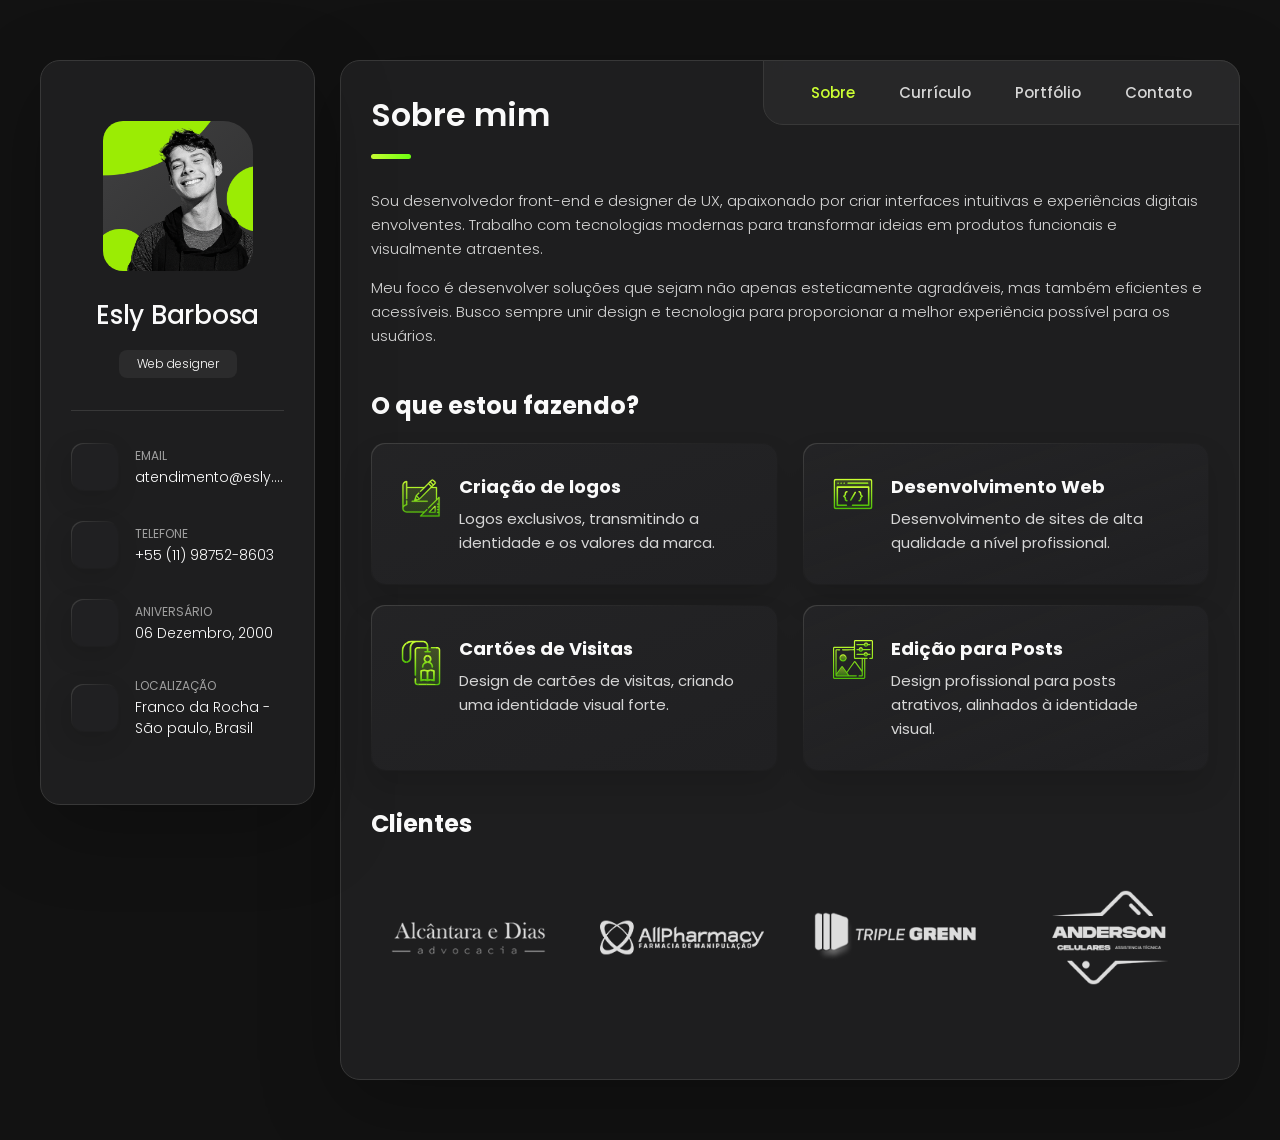
==== commit ae87b6b7: "arquivos alterados, site mais recente" ====
--- a/index.html
+++ b/index.html
@@ -42,7 +42,7 @@
       <div class="sidebar-info">
 
         <figure class="avatar-box">
-          <img src="./assets/images/elements-layout/my-avatar.webp" alt="Esly Barbosa" width="80">
+          <img src="./assets/images/elements-layout/my-avatar.png" alt="Esly Barbosa" width="80">
         </figure>
 
         <div class="info-content">
@@ -759,45 +759,6 @@
 
           <ul class="project-list">
 
-
-            <li class="project-item  active" data-filter-item data-category="sites">
-              <a target="_blank" href="https://esly-ferreira.github.io/pizzaria/">
-
-                <figure class="project-img">
-                  <div class="project-item-icon-box">
-                    <ion-icon name="eye-outline"></ion-icon>
-                  </div>
-
-                  <img src="./assets/images/sites/pizzaria.png" alt="Currículo" loading="lazy">
-                </figure>
-
-                <h3 class="project-title">Pizzaria</h3>
-
-                <p class="project-category">Site</p>
-
-              </a>
-
-            </li>
-
-            <li class="project-item  active" data-filter-item data-category="sites">
-              <a target="_blank" href="https://esly-ferreira.github.io/luma-petshop/">
-
-                <figure class="project-img">
-                  <div class="project-item-icon-box">
-                    <ion-icon name="eye-outline"></ion-icon>
-                  </div>
-
-                  <img src="./assets/images/sites/Luma Pet.png" alt="Currículo" loading="lazy">
-                </figure>
-
-                <h3 class="project-title">Luma PetShop</h3>
-
-                <p class="project-category">Site</p>
-
-              </a>
-
-            </li>
-
             <li class="project-item  active" data-filter-item data-category="sites">
               <a target="_blank" href="https://esly-ferreira.github.io/skyhouse/">
 
--- a/assets/css/style.css
+++ b/assets/css/style.css
@@ -352,6 +352,10 @@
   border-radius: 20px;
 }
 
+.avatar-box img {
+  border-radius: 20px;
+}
+
 .info-content .name {
   color: var(--white-2);
   font-size: var(--fs-3);
